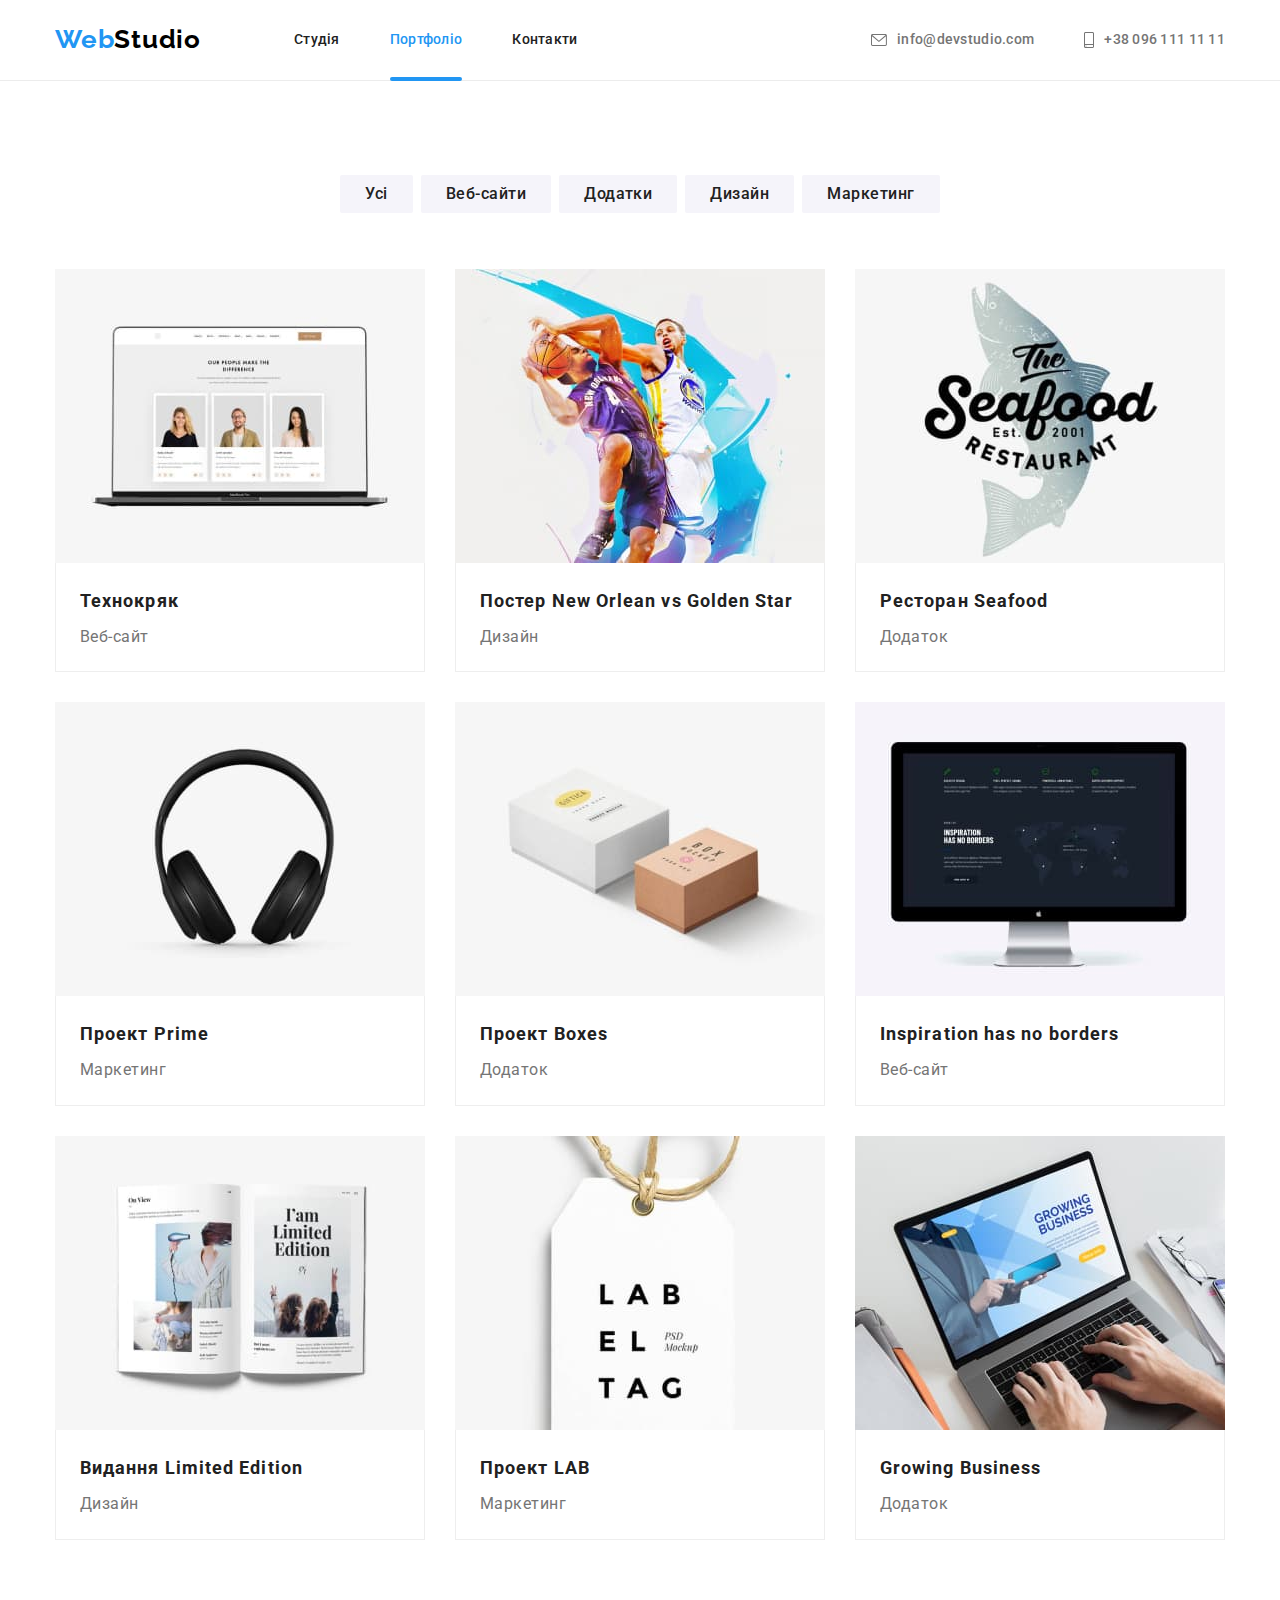
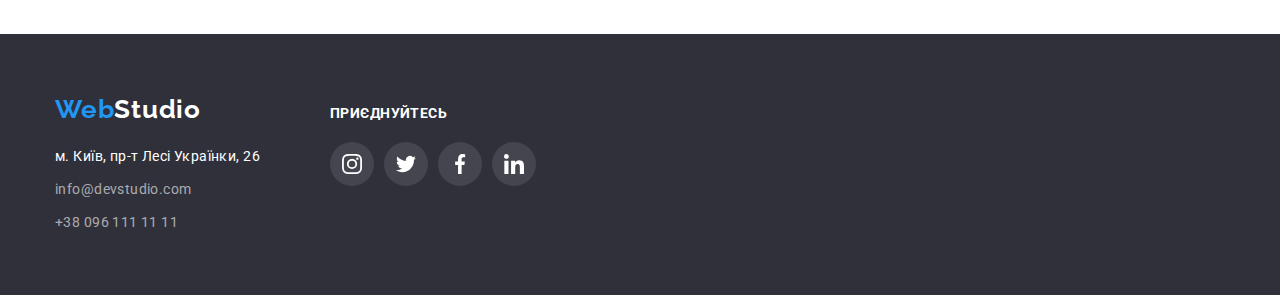
==== portfolio.html @ ea7458da "Added_new" ====
<html lang="uk">
<head>
    <meta charset="UTF-8">
    <meta http-equiv="X-UA-Compatible" content="IE=edge">
    <meta name="viewport" content="width=device-width, initial-scale=1.0">
    <title>Document</title>
    <link rel="preconnect" href="https://fonts.googleapis.com">
    <link rel="preconnect" href="https://fonts.gstatic.com" crossorigin>
    <link href="https://fonts.googleapis.com/css2?family=Raleway:wght@700&family=Roboto:wght@400;500;700;900&display=swap"
        rel="stylesheet">
    <link rel="stylesheet" href="https://cdnjs.cloudflare.com/ajax/libs/modern-normalize/1.1.0/modern-normalize.min.css">
    <link rel="stylesheet" href="./css/styles.css">
</head>
<body class="page">
    <!-- Header -->
    <header class="header">
        <div class="container header-box">
            <nav class="nav-header">
                <a href="index.html" class="logo">Web<span class="logo-header">Studio</span></a>
                <ul class="site-nav">
                    <li><a href="index.html" class="site-nav-link">Студія</a></li>
                    <li><a href="portfolio.html" class="site-nav-link current">Портфоліо</a></li>
                    <li><a href="#footer" class="site-nav-link">Контакти</a></li>
                </ul>
            </nav>
            <ul class="auth-nav">
                <li><a href="mailto:info@devstudio.com" class="auth-nav-link">
                        <svg class="address-icon" width="16" height="12">
                            <use href="./images/icons.svg#icon-mail"></use>
                        </svg>
                        info@devstudio.com</a></li>
                <li><a href="tel:+380961111111" class="auth-nav-link">
                        <svg class="address-icon" width="10" height="16">
                            <use href="./images/icons.svg#icon-smartphone"></use>
                        </svg>
                        +38 096 111 11 11</a></li>
            </ul>
        </div>
    </header>
    <!-- Main -->
    <main>
        <section class="section">
            <h1 class="section-title visually-hidden">Наші проект</h1>
            <div class="container">
                <ul class="filter">
                    <li class="filter-item"><button type="button" class="button-filter">Усі</button></li>
                    <li class="filter-item"><button type="button" class="button-filter">Веб-сайти</button></li>
                    <li class="filter-item"><button type="button" class="button-filter">Додатки</button></li>
                    <li class="filter-item"><button type="button" class="button-filter">Дизайн</button></li>
                    <li class="filter-item"><button type="button" class="button-filter">Маркетинг</button></li>
                </ul>
                <!-- Work list -->
                <ul class="project-list">
                    <li class="project-list-item">
                        <a href="#" class="project-link">
                            <div class="project-card">
                                <img src="./images/techno.jpg" alt="Вебсайт Технокряк" width="370" class="project-photo">
                                <p class="project-card-text">Ресурс пропонує комплексні пропозиції з різним рівнем функціоналу та сервісів. Все це дозволить відвідувачу отримати
                                вичерпні відомості про компанію чи приватну особу.</p>
                            </div>
                            <div class="project-text">
                                <h2 class="project-title">Технокряк</h2>
                                <p class="project-description">Веб-сайт</p>
                            </div>
                        </a>
                    </li>
                    <li class="project-list-item">
                        <a href="#" class="project-link">
                            <div class="project-card">
                                <img src="./images/basket.jpg" alt="New Orlean vs Golden Star" width="370" class="project-photo">
                                <p class="project-card-text">Ресурс пропонує комплексні пропозиції з різним рівнем функціоналу та сервісів. Все це
                                дозволить відвідувачу отримати вичерпні відомості про компанію чи приватну особу.</p>
                            </div>
                            <div class="project-text">
                                <h2 class="project-title">Постер New Orlean vs Golden Star</h2>
                                <p class="project-description">Дизайн</p>
                            </div>
                        </a>  
                    </li>
                    <li class="project-list-item">
                        <a href="#" class="project-link">
                            <div class="project-card">
                                <img src="./images/seafood.jpg" alt="Ресторан Seafood" width="370" class="project-photo">
                                <p class="project-card-text">Ресурс пропонує комплексні пропозиції з різним рівнем функціоналу та сервісів. Все це
                                дозволить відвідувачу отримати вичерпні відомості про компанію чи приватну особу.</p>
                            </div>
                            <div class="project-text">
                                <h2 class="project-title">Ресторан Seafood</h2>
                                <p class="project-description">Додаток</p>
                            </div>
                        </a>
                    </li>
                    <li class="project-list-item">
                        <a href="#" class="project-link">
                            <div class="project-card">
                                <img src="./images/prime.jpg" alt="Навушники Prime" width="370" class="project-photo">
                                <p class="project-card-text">Ресурс пропонує комплексні пропозиції з різним рівнем функціоналу та сервісів. Все це
                                дозволить відвідувачу отримати вичерпні відомості про компанію чи приватну особу.</p>
                            </div>
                            <div class="project-text">
                                <h2 class="project-title">Проект Prime</h2>
                                <p class="project-description">Маркетинг</p>
                            </div>
                        </a>
                    </li>
                    <li class="project-list-item">
                        <a href="#" class="project-link">
                            <div class="project-card">
                                <img src="./images/boxed.jpg" alt="Коробки Boxes" width="370" class="project-photo">
                                <p class="project-card-text">Ресурс пропонує комплексні пропозиції з різним рівнем функціоналу та сервісів. Все це
                                дозволить відвідувачу отримати вичерпні відомості про компанію чи приватну особу.</p>
                            </div>
                            <div class="project-text">
                                <h2 class="project-title">Проект Boxes</h2>
                                <p class="project-description">Додаток</p>
                            </div>
                        </a>
                    </li>
                    <li class="project-list-item">
                        <a href="#" class="project-link">
                            <div class="project-card">
                                <img src="./images/inspiration.jpg" alt="Головна сторінка веб-сайту" width="370" class="project-photo">
                                <p class="project-card-text">Ресурс пропонує комплексні пропозиції з різним рівнем функціоналу та сервісів. Все це
                                дозволить відвідувачу отримати вичерпні відомості про компанію чи приватну особу.</p>
                            </div>
                            <div class="project-text">
                                <h2 class="project-title">Inspiration has no borders</h2>
                                <p class="project-description">Веб-сайт</p>
                            </div>
                        </a>
                    </li>
                    <li class="project-list-item">
                        <a href="#" class="project-link">
                            <div class="project-card">
                                <img src="./images/limited.jpg" alt="Сторінки видання" width="370" class="project-photo">
                                <p class="project-card-text">Ресурс пропонує комплексні пропозиції з різним рівнем функціоналу та сервісів. Все це
                                дозволить відвідувачу отримати вичерпні відомості про компанію чи приватну особу.</p>
                            </div>
                            <div class="project-text">
                                <h2 class="project-title">Видання Limited Edition</h2>
                                <p class="project-description">Дизайн</p>
                            </div>
                        </a>
                    </li>
                    <li class="project-list-item">
                        <a href="#" class="project-link">
                            <div class="project-card">
                                <img src="./images/lab.jpg" alt="Логотип проекту" width="370" class="project-photo">
                                <p class="project-card-text">Ресурс пропонує комплексні пропозиції з різним рівнем функціоналу та сервісів. Все це
                                дозволить відвідувачу отримати вичерпні відомості про компанію чи приватну особу.</p>
                            </div>
                            <div class="project-text">
                                <h2 class="project-title">Проект LAB</h2>
                                <p class="project-description">Маркетинг</p>
                            </div>
                        </a>
                    </li>
                    <li class="project-list-item">
                        <a href="#" class="project-link">
                            <div class="project-card">
                                <img src="./images/growing.jpg" alt="Титульна сторінка веб-сайту" width="370" class="project-photo">
                                <p class="project-card-text">Ресурс пропонує комплексні пропозиції з різним рівнем функціоналу та сервісів. Все це
                                дозволить відвідувачу отримати вичерпні відомості про компанію чи приватну особу.</p>
                            </div>
                            <div class="project-text">
                                <h2 class="project-title">Growing Business</h2>
                                <p class="project-description">Додаток</p>
                            </div>
                        </a>
                    </li>
                </ul>
            </div>
        </section>
    </main>
    <!-- Footer -->
    <footer class="footer">
        <div class="container footer-container">
            <div>
                <a href="/" class="logo foot">Web<span class="logo-footer">Studio</span></a>
                <address>
                    <ul class="foot-link">
                        <li class="foot-link-item"><a href="https://goo.gl/maps/smTfKD6mUD5czjNc8"
                                class="foot-link-address">м. Київ, пр-т Лесі Українки, 26</a></li>
                        <li class="foot-link-item"><a href="mailto:info@devstudio.com"
                                class="foot-link-contacts">info@devstudio.com</a></li>
                        <li class="foot-link-item"><a href="tel:+380961111111" class="foot-link-contacts">+38 096 111 11
                                11</a></li>
                    </ul>
                </address>
            </div>
            <div class="subscription">
                <h2 class="subscription-tittle">Приєднуйтесь</h2>
                <ul class="subscription-list">
                    <li class="subscription-item">
                        <a href="#" class="subscription-link">
                            <svg class="subscription-icon" width="20" height="20">
                                <use href="./images/icons.svg#icon-instagram"></use>
                            </svg>
                        </a>
                    </li>
                    <li class="subscription-item">
                        <a href="#" class="subscription-link">
                            <svg class="subscription-icon" width="20" height="20">
                                <use href="./images/icons.svg#icon-twitter"></use>
                            </svg>
                        </a>
                    </li>
                    <li class="subscription-item">
                        <a href="#" class="subscription-link">
                            <svg class="subscription-icon" width="20" height="20">
                                <use href="./images/icons.svg#icon-facebook"></use>
                            </svg>
                        </a>
                    </li>
                    <li class="subscription-item">
                        <a href="#" class="subscription-link">
                            <svg class="subscription-icon" width="20" height="20">
                                <use href="./images/icons.svg#icon-linkedin"></use>
                            </svg>
                        </a>
                    </li>
                </ul>
            </div>
        </div>
    </footer>
<script src="./js/modal.js"></script>
</body>
</html>
---- css/styles.css ----
:root{
    --color-primary: #757575;
    --color-brand: #2196F3;
    --color-black:#000000;
    --color-inverted:#212121;
    --color-background-primary: #ffffff;
    --color-background-secondary: #2F303A; 
    --color-background-accent: #F5F4FA;
    --color-border-header: #ECECEC;
    --color-fill-icons: #AFB1B8;
}

h1, h2, h3, h4, h5, p{
    margin: 0;
}

.page {
    color: var(--color-primary);
    background-color: var(--color-background-primary) ;
    font-family: Roboto;
}

.container{
    width: 1200px;
    margin: 0 auto;
    padding: 0 15px;
}

.section{
    padding: 94px 0;
}

img{
    display: block;
    max-width: 100%;
    height: auto;
}

    /* Header */
/* Logo */

.header{
    border-bottom: 1px solid var(--color-border-header);
}

.header-box{
    display: flex;
    justify-content: space-between;
}

.nav-header{
    display: flex;
    gap: 93px;
}

.logo{
    font-family: Raleway;
    font-weight: 700;
    font-size: 26px;
    line-height: 1.2;
    letter-spacing: 0.03em;
    text-decoration: none;
    color:var(--color-brand);
    padding: 24px 0;
    display: flex;
}
.logo:hover,
.logo:focus{
    color:var(--color-brand);
}
.logo-header{
    color: var(--color-black);
}


/* site-nav */
.site-nav{
    list-style: none;
    display: flex;
    padding: 0;
    margin: 0;
    gap: 50px;
} 
.site-nav-link {
    color: var(--color-inverted);
    font-weight: 500;
    font-size: 14px;
    line-height: 1.14;
    letter-spacing: 0.02em;
    text-decoration: none;
    padding: 32px 0;
    display: flex;
    position: relative;
    transition: color 250ms cubic-bezier(0.4, 0, 0.2, 1);
    }


.site-nav-link:hover,
.site-nav-link:focus {
    color: var(--color-brand);
}
.site-nav-link.current{
    color: var(--color-brand)
}

.site-nav-link.current::after {
    content: "";
    position: absolute;
    background-color: var(--color-brand);
    border-radius: 2px;
    bottom: -1px;
    left: 0;
    width: 100%;
    height: 4px;
}

/* Auth-nav */
.auth-nav{
    list-style: none;
    display: flex;
    padding: 0;
    margin: 0;
    gap: 50px;
}
.auth-nav-link{
    color: var(--color-primary);
    font-weight: 500;
    font-size: 14px;
    line-height: 1.14;
    letter-spacing: 0.02em;
    text-decoration: none;
    padding: 32px 0;
    display: flex;
    align-items: center;
    transition: color 250ms cubic-bezier(0.4, 0, 0.2, 1);
}
.auth-nav-link:hover,
.auth-nav-link:focus{
    color: var(--color-brand);
}

.address-icon {
    margin-right: 10px;
    fill: var(--color-primary);
    transition: fill 250ms cubic-bezier(0.4, 0, 0.2, 1);
}

.auth-nav-link:hover .address-icon,
.auth-nav-link:focus .address-icon {
    fill: var(--color-brand);
}



/* Main */
/* Hero */
.hero{
    padding: 200px 0;
    max-width: 1600px;
    background-image: linear-gradient(rgba(47, 48, 58, 0.4), rgba(47, 48, 58, 0.4)), url(../images/main-photo.png);
    background-repeat: no-repeat;
    background-position: center;
    background-size: cover;
    margin: 0 auto;
}
.hero-title{
    color: var(--color-background-primary);
    font-weight: 900;
    font-size: 44px;
    line-height: 1.36;
    letter-spacing: 0.06em;
    text-transform: uppercase;
    text-align: center;
    margin-bottom: 30px;
}
.button{
    display: block;
    margin: 0 auto;
    border: none;
    padding: 10px 32px;
    border-radius: 2px;

    color: var(--color-background-primary);
    background-color: var(--color-brand);
    cursor: pointer;
    
    font-weight: 700;
    font-size: 16px;
    line-height: 1.9;
    letter-spacing: 0.06em;
}

.backdrop {
    position: fixed;
    background-color: rgba(0, 0, 0, 0.1);
    top: 0;
    left: 0;
    width: 100%;
    height: 100%;
    opacity: 1;
    z-index: 1;
    transition: opacity 250ms cubic-bezier(0.4, 0, 0.2, 1), 
    visibility 250ms cubic-bezier(0.4, 0, 0.2, 1);
}

.backdrop.is-hidden {
    opacity: 0;
    visibility: hidden;
    pointer-events: none;
}

.backdrop.is-hidden .modal-window {
    transform: translate(-50%, -50%) scale(0.4);
}

.modal-window {
    position: absolute;
    top: 50%;
    left: 50%;
    width: 528px;
    height: 581px;
    background-color: var(--color-background-primary);
    box-shadow: 0px 1px 3px rgba(0, 0, 0, 0.12), 0px 1px 1px rgba(0, 0, 0, 0.14), 0px 2px 1px rgba(0, 0, 0, 0.2);
    border-radius: 4px;
    transform: translate(-50%, -50%);
    transition: transform 250ms cubic-bezier(0.4, 0, 0.2, 1);
}

.modal-button{
    position: absolute;
    top: 8px;
    right: 8px;
    width: 30px;
    height: 30px;
    padding: 0;
    margin: 0;
    display: flex;
    align-items: center;
    justify-content: center;
    cursor: pointer;
    border-radius: 50%;
    background: var(--color-background-primary);
    border: 1px solid rgba(0, 0, 0, 0.1);
}

.close-icon{
    width: 17px;
    height: 17px;

}

/* Main Other */
.section-title{
    color: var(--color-inverted);
    font-weight: 700;
    font-size: 36px;
    line-height: 1.16;
    letter-spacing: 0.03em;
    margin-bottom: 50px;
    text-align: center;
}



.visually-hidden{
    position: absolute;
    white-space: nowrap;
    width: 1px;
    height: 1px;
    overflow: hidden;
    border: 0;
    padding: 0;
    clip: rect(0 0 0 0);
    clip-path: inset(50%);
    margin: -1px;
}

/* Features */

.features-list{
    list-style: none;
    display: flex;
    gap: 30px;
    margin: 0;
    padding: 0;
}

.features-item {
    width: 270px;
}



.features{
    color: var(--color-inverted);
    font-weight: 700;
    font-size: 14px;
    line-height: 1.14;
    text-transform: uppercase;
    letter-spacing: 0.03em;
    margin-bottom: 10px;
}
.description-features{
    color: var(--color-primary);
    font-size: 14px;
    line-height: 1.71;
    letter-spacing: 0.03em;
}

.features-image {
    display: flex;
    width: 270px;
    height: 120px;
    border-radius: 4px;
    background-color: var(--color-background-accent);
    align-items: center;
    justify-content: center;
    margin-bottom: 30px;
}
/* Work Type */

.work-type{
    padding-top: 0;
}

.work-type-list{
    list-style: none;
    display: flex;
    gap: 30px;
    padding: 0;
    margin: 0;
}

.work-thumb{
    display: flex;
    position: relative;
    flex-basis: calc((100%-60px) / 3);
    padding: 0;
    margin: 0;
}

.work-overlay{
    display: flex;
    justify-content: center;
    align-items: center;
    position: absolute;
    content: "";
    right: 0;
    bottom: 0;
    width: 100%;
    height: 70px;
    background-color: rgba(47, 48, 58, 0.8);
}

.work-description{
    font-weight: 700;
    font-size: 14px;
    line-height: 1.14;
    text-align: center;
    letter-spacing: 0.03em;
    text-transform: uppercase;
    color: var(--color-background-primary);
}

/*Team units*/

.section-team {
    background-color: var(--color-background-accent);
}

.team-units-list{
    list-style: none;
    display: flex;
    gap: 30px;
    text-align: center;
    margin: 0;
    padding: 0;
}

.team{
    background-color: var(--color-background-primary);
    flex-basis: calc((100%-90px) / 4);
    border-radius: 0 0 4px 4px;
}

.team-text{
    padding: 30px 0;
}


.name{
    color: var(--color-inverted);
    font-weight: 500;
    font-size: 16px;
    line-height: 1.19;
    letter-spacing: 0.03em;
    margin-bottom: 10px;
}

.team-position{
    color: var(--color-primary);
    font-size: 16px;
    line-height: 1.17;    
    letter-spacing: 0.03em;
    text-align: center;
}

.team-social-list {
    display: flex;
    justify-content: center;
    list-style: none;
    margin-top: 16px;
    padding-left: 0;
    gap: 10px;
}

.team-social-item{
    width: 44px;
    height: 44px;
}

.team-social-link {
    width: 100%;
    height: 100%;
    display: flex;
    align-items: center;
    justify-content: center;
    border-radius: 50%;
    background-color: var(--color-background-primary);
    transition: background-color 250ms cubic-bezier(0.4, 0, 0.2, 1);
}

.team-social-link:hover,
.team-social-link:focus {
    background-color: var(--color-brand);
    
}

.team-social-icon {
    fill: var(--color-fill-icons);
    transition: fill 250ms cubic-bezier(0.4, 0, 0.2, 1);
}

.team-social-link:hover .team-social-icon,
.team-social-link:focus .team-social-icon {
    fill: var(--color-background-primary);
}


/* Clients */

.clients-list{
    margin: 0;
    display: flex;
    align-items: center;
    list-style: none;
    padding-left: 0;
    gap: 30px;
    
}

.clients-logo{
    height: 92px;
    width: calc((100%-150px) / 6);
}

.clients-link {
    display: flex;
    width: 100%;
    height: 100%;
    align-items: center;
    justify-content: center;
    border: 1px solid var(--color-fill-icons);
    border-radius: 4px;
    box-sizing: border-box;
}

.clients-icon {
    fill: var(--color-fill-icons);
    transition: fill 250ms cubic-bezier(0.4, 0, 0.2, 1);
}

.clients-link:hover,
.clients-link:focus {
    background-color: var(--color-background-primary);
    border-color: var(--color-brand);
}

.clients-link:hover .clients-icon,
.clients-link:focus .clients-icon {
    fill: var(--color-brand);
}



/* Footer */

.foot{
    padding: 0;
    margin-bottom: 20px;
}

.logo-footer {
    color: var(--color-background-primary);
}


.footer{
    background-color: var(--color-background-secondary);
    padding: 60px 0;
}

.footer-container{
    display: flex;
    align-items: baseline;
}

.foot-link{
    list-style: none;
    margin: 0;
    padding: 0;
}

.foot-link-item:not(:last-child) {
    margin-bottom: 9px;
}

.foot-link-address{
    color: var(--color-background-primary);
    font-size: 14px;
    line-height: 1.71;
    letter-spacing: 0.03em;
    text-decoration: none;
    font-style: normal;
    padding: 0;
    transition: color 250ms cubic-bezier(0.4, 0, 0.2, 1);
}
.foot-link-address:hover,
.foot-link-address:focus {
    color: var(--color-brand);
}
.foot-link-contacts{
    color: rgba(255, 255, 255, 0.6);
    font-size: 14px;
    line-height: 1.71;
    letter-spacing: 0.03em;
    text-decoration: none;
    font-style: normal;
    transition: color 250ms cubic-bezier(0.4, 0, 0.2, 1);
}

.foot-link-contacts:hover,
.foot-link-contacts:focus {
    color: var(--color-brand);
}

/* Subscription */

.subscription-tittle {
    margin-bottom: 20px;
    font-weight: 700;
    font-size: 14px;
    line-height: 1.14;
    letter-spacing: 0.03em;
    text-transform: uppercase;
    color: var(--color-background-primary);
}

.subscription-list {
    display: flex;
    list-style: none;
    padding-left: 0;
    gap: 10px;
    margin: 0;
}

.subscription {
    margin-left: 70px;
}

.subscription-item{
    width: 44px;
    height: 44px;
}

.subscription-link {
    display: flex;
    align-items: center;
    justify-content: center;
    width: 100%;
    height: 100%;
    border-radius: 50%;
    background: rgba(255, 255, 255, 0.1);
    transition: background-color 250ms cubic-bezier(0.4, 0, 0.2, 1);
}

.subscription-icon {
    fill: var(--color-background-primary);
}

.subscription-link:hover,
.subscription-link:focus {
    background-color: var(--color-brand);
}




/* Portfolio */
/* Filter */
.filter{
    list-style: none;
    display: flex;
    justify-content: center;
    gap: 8px;
    border-radius: 4px;
    padding: 0;
    margin: 0;
    margin-bottom: 56px;
    
}

.filter-item{
    display: flex;
}


.button-filter{
    color: var(--color-inverted);
    background-color: var(--color-background-accent);
    font-weight: 500;
    font-size: 16px;
    line-height: 1.6;
    letter-spacing: 0.03em;
    border: none;
    cursor: pointer;
    border-radius: 2px;
    padding: 6px 25px;
    transition: background-color 250ms cubic-bezier(0.4, 0, 0.2, 1), 
    color 250ms cubic-bezier(0.4, 0, 0.2, 1), 
    box-shadow 250ms cubic-bezier(0.4, 0, 0.2, 1);
}

.button-filter:hover,
.button-filter:focus{
    background-color: var(--color-brand);
    color: var(--color-background-primary);
    box-shadow: 0px 3px 1px rgba(0, 0, 0, 0.1), 0px 1px 2px rgba(0, 0, 0, 0.08), 0px 2px 2px rgba(0, 0, 0, 0.12);
}

/* Project list */

.project-list{
    list-style: none;
    display: flex;
    flex-wrap: wrap;
    gap: 30px;
    padding: 0;
    margin: 0;
}

.project-list-item{
    flex-basis: calc((100%-60px) / 3);
    max-width: 370px;
}

.project-link {
    display: block;
    text-decoration: none;
    transition: box-shadow 250ms cubic-bezier(0.4, 0, 0.2, 1)
}

.project-card{
    position: relative;
    overflow: hidden;
}

.project-card-text{
    position: absolute;
    top: 0;
    right: 0;
    margin: 0;
    padding: 63px 24px;
    background-color: rgba(33, 150, 243, 0.9);
    opacity: 0;
    
    font-weight: 400;
    font-size: 18px;
    line-height: 1.56;
    letter-spacing: 0.03em;
    color: var(--color-background-primary);
    
    transform: translateY(100%);
    transition: transform 250ms cubic-bezier(0.4, 0, 0.2, 1), opacity 250ms cubic-bezier(0.4, 0, 0.2, 1);
}

.project-link:hover,
.project-link:focus{
    box-shadow: 0px 1px 1px rgba(0, 0, 0, 0.12), 0px 4px 4px rgba(0, 0, 0, 0.06), 1px 4px 6px rgba(0, 0, 0, 0.16);
}

.project-link:hover .project-card-text,
.project-link:focus .project-card-text{
    transform: translateY(0%);
    opacity: 1;
}
.project-text{
    padding: 20px 24px;
    border-left: 1px solid #EEEEEE;
    border-right: 1px solid #EEEEEE;
    border-bottom: 1px solid #EEEEEE;
}

.project-title{
    color: var(--color-inverted);
    font-weight: 700;
    font-size: 18px;
    line-height: 2;
    letter-spacing: 0.06em;
    margin-bottom: 4px;
}

.project-description{
    color: var(--color-primary);
    font-size: 16px;
    line-height: 1.8;
    letter-spacing: 0.03em;
}



/* колір основного тексту #757575 /*
/* чорний #212121, Студія #000000/*
/* білий background: #FFFFFF /*
/* синій background: #2196F3 /*
/* фон мейн #2F303A /*
/* фон боди #F5F5F5 /*
/* фон команди #F5F4FA /*
/* footer #2F303A /*
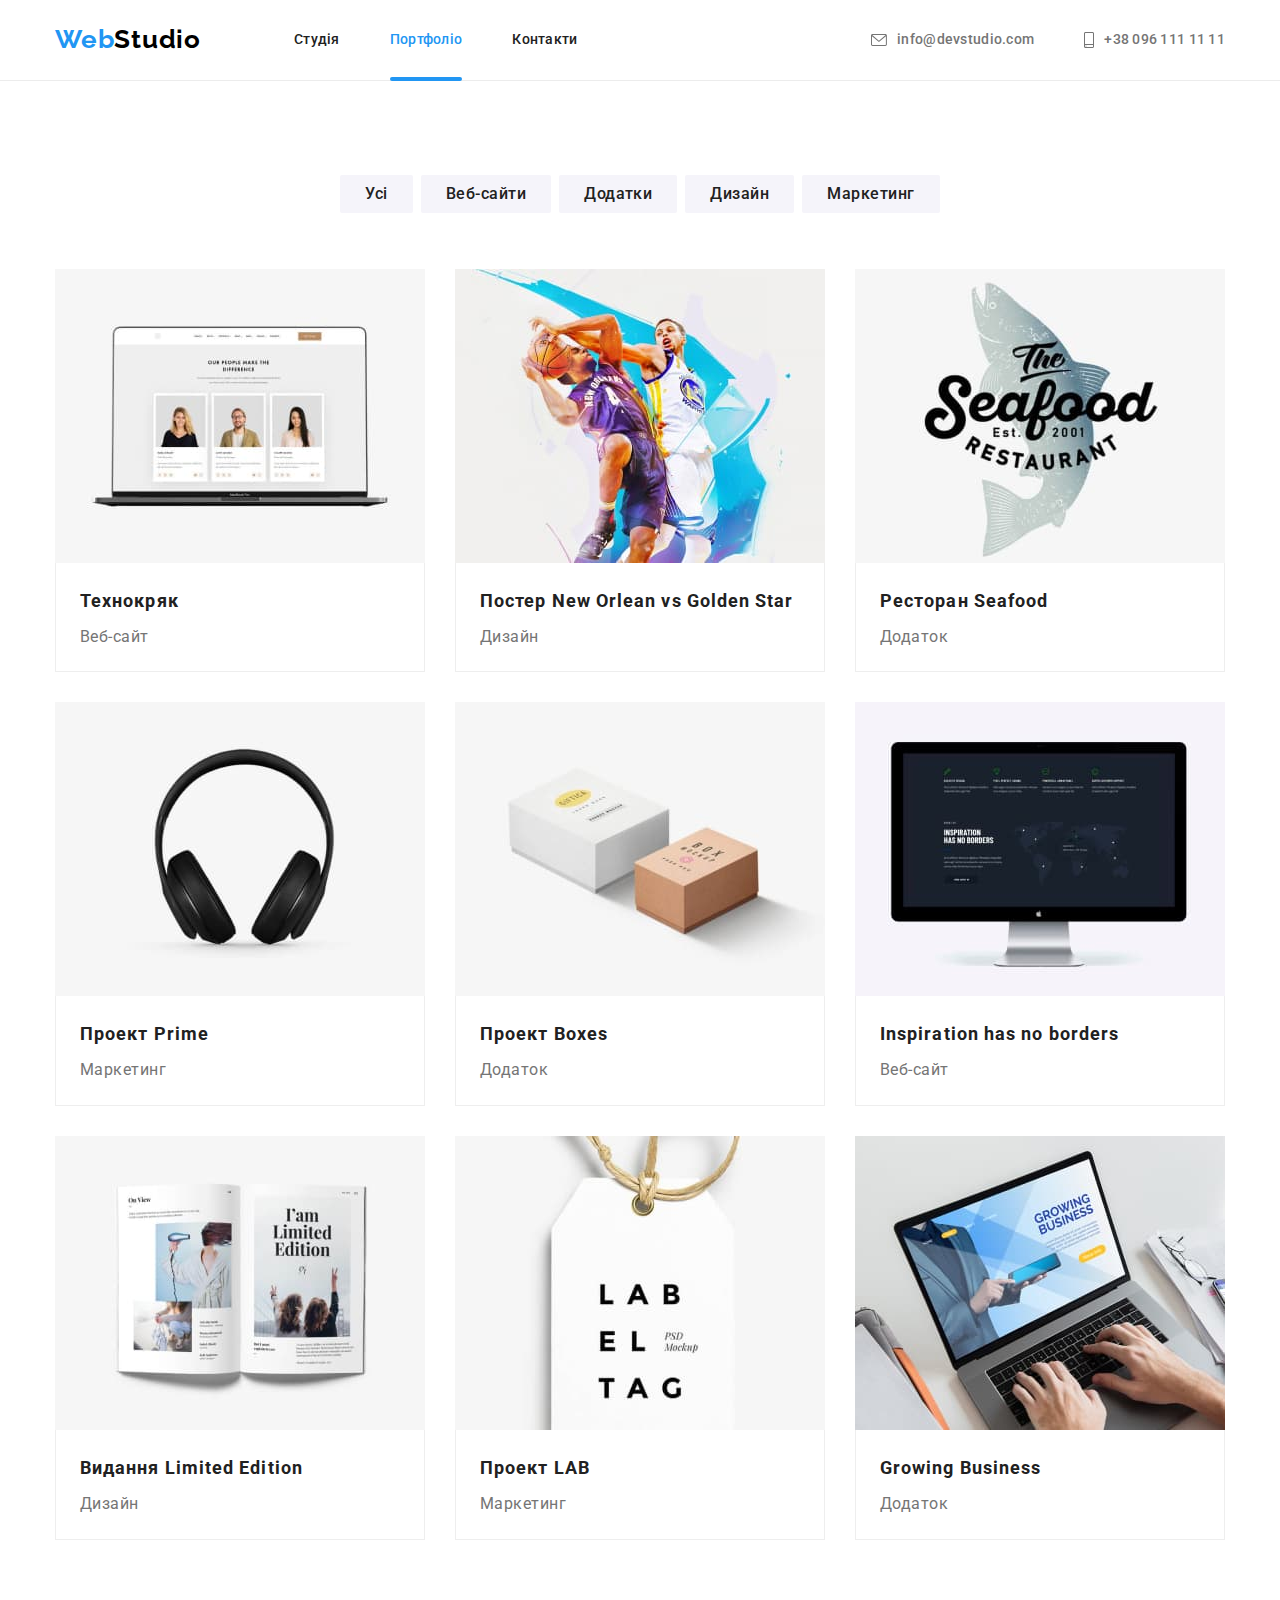
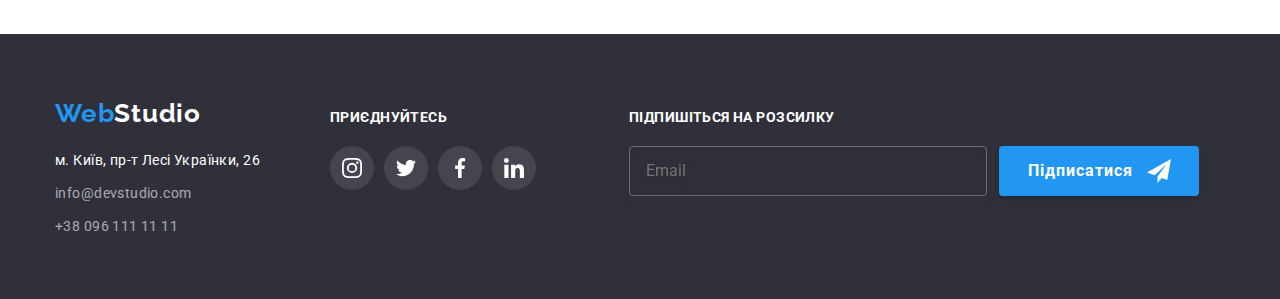
==== commit 015637b7: "fin" ====
--- a/portfolio.html
+++ b/portfolio.html
@@ -189,7 +189,7 @@
                 </address>
             </div>
             <div class="subscription">
-                <h2 class="subscription-tittle">Приєднуйтесь</h2>
+                <h2 class="subscription-title">Приєднуйтесь</h2>
                 <ul class="subscription-list">
                     <li class="subscription-item">
                         <a href="#" class="subscription-link">
@@ -220,6 +220,22 @@
                         </a>
                     </li>
                 </ul>
+            </div>
+            <div class="list-mail">
+                <form name="signup_form" novalidate></form>
+                    <h2 class="subscription-title">Підпишіться на розсилку</h2>
+                    <div class="mail-wrap">
+                        <label class="mailing-list" for="email"></label>
+                        <input class="mailing-input" type="email" name="email" placeholder="Email" />
+                        <button type="submit" class="button mailing-btn">Підписатися
+                            <span class="mailing-icon">
+                                <svg class="send-icon" width="24" height="24">
+                                    <use href="./images/icons.svg#icon-send"></use>
+                                </svg>
+                             </span>
+                        </button>
+                    </div>
+                </form>
             </div>
         </div>
     </footer>
--- a/css/styles.css
+++ b/css/styles.css
@@ -191,6 +191,7 @@
 }
 
 .backdrop {
+    padding: 0;
     position: fixed;
     background-color: rgba(0, 0, 0, 0.1);
     top: 0;
@@ -214,6 +215,8 @@
 }
 
 .modal-window {
+    padding: 0;
+    margin: 0;
     position: absolute;
     top: 50%;
     left: 50%;
@@ -232,8 +235,6 @@
     right: 8px;
     width: 30px;
     height: 30px;
-    padding: 0;
-    margin: 0;
     display: flex;
     align-items: center;
     justify-content: center;
@@ -243,11 +244,187 @@
     border: 1px solid rgba(0, 0, 0, 0.1);
 }
 
+.modal{
+    padding: 40px 40px;
+}
+
+.form-label,
+.form-policy {
+    display: block;
+    margin-bottom: 10px;
+}
+
+.form-comment{
+    display: block;
+    margin-bottom: 20px;
+}
+
+.form-title{
+    font-weight: 700;
+    font-size: 20px;
+    line-height: 1.15;
+    text-align: center;
+    letter-spacing: 0.03em;
+    color: var(--color-inverted);
+
+    display: block;
+    margin-bottom: 12px;
+}
+
+
+.form-label{
+    width: 448px;
+    height: 58px;
+}
+
+.input-text{
+    font-size: 12px;
+    line-height: 1.16;
+    letter-spacing: 0.01em;    
+    color: var(--color-primary);
+    
+    display: block;
+    margin-bottom: 4px;
+}
+
+.form-input {
+    width: 100%;
+    height: 40px;
+    border: 1px solid rgba(33, 33, 33, 0.2);
+    border-radius: 4px;
+    background-color: transparent;
+    outline: none;
+    padding: 0;
+    transition: border 250ms cubic-bezier(0.4, 0, 0.2, 1);
+
+    display: block;
+}
+
+.form-icon {
+    position: relative;
+    bottom: 18px;
+    left: 12px;
+    transform: translateY(-50%);
+    fill: var(--color-inverted);
+    transition: fill 250ms cubic-bezier(0.4, 0, 0.2, 1);
+}
+
+.form-input:focus,
+.form-input:hover{
+    border-color: var(--color-brand);
+}
+
+.form-label:hover .form-icon,
+.form-label:focus .form-icon {
+    fill: var(--color-brand);
+}
+
+.area-comment{
+    height: 120px;
+    width: 100%;
+    border: 1px solid rgba(33, 33, 33, 0.2);
+    outline: none;
+    resize: none;
+    transition: border 250ms cubic-bezier(0.4, 0, 0.2, 1)
+}
+
+.btn-frm{
+    display: block;
+    width: 200px;
+    background: #188CE8;
+    box-shadow: 0px 4px 4px rgba(0, 0, 0, 0.15);
+    border-radius: 4px;
+    border: none;
+    padding: 10px 55px;
+    
+
+    font-weight: 700;
+    font-size: 16px;
+    line-height: 1.88;
+    
+    align-items: center;
+    text-align: center;
+    letter-spacing: 0.06em;
+    
+    color: var(--color-background-primary);
+    
+    margin-left: auto;
+    margin-right: auto;
+}
+
+.form-policy{
+    position: relative;
+    display: flex;
+    align-items: center;
+    justify-content: center;
+    margin-bottom: 30px;
+}
+
+.policy-icon {
+    position: absolute;
+    left: 12px;
+
+    width: 16px;
+    height: 15px;
+    display: flex;
+    align-items: center;
+    justify-content: left;
+
+    border: 2px solid #212121;
+    border-radius: 2px;
+    background-color: transparent;
+    transition: border 250ms cubic-bezier(0.4, 0, 0.2, 1), background-color cubic-bezier(0.4, 0, 0.2, 1);
+}
+
+.policy-checked {
+    fill: var(--color-background-primary);
+    opacity: 0;
+    transition: opacity 250ms cubic-bezier(0.4, 0, 0.2, 1);
+}
+
+.checkbox:checked+.policy-icon {
+    background-color: var(--color-brand);
+    border: 2px solid var(--color-brand);
+}
+
+.checkbox:focus+.policy-icon {
+    border-color: var(--color-brand);
+}
+
+.checkbox:checked+.policy-icon .policy-checked {
+    opacity: 1;
+}
+
+.policy-text {
+    font-size: 14px;
+    line-height: 1.71;
+    letter-spacing: 0.03em;
+
+    color: var(--color-primary);
+    margin-left: 8px;
+}
+
+.policy-accent-text {
+    font-size: 14px;
+    line-height: 1.71;
+    letter-spacing: 0.03em;
+    text-decoration-line: underline;
+    color: var(--color-brand)
+}
+
+
 .close-icon{
-    width: 17px;
-    height: 17px;
-
-}
+    width: 11px;
+    height: 11px;
+    fill: var(--color-fill-icons);
+    transition: fill 250ms cubic-bezier(0.4, 0, 0.2, 1);
+}
+
+.modal-button:hover .close-icon,
+.modal-buttton:focus .close-icon {
+    fill: var(--color-brand);
+}
+
 
 /* Main Other */
 .section-title{
@@ -556,14 +733,19 @@
 
 /* Subscription */
 
-.subscription-tittle {
-    margin-bottom: 20px;
+.subscription{
+    padding-left: 70px;
+}
+
+.subscription-title {
     font-weight: 700;
     font-size: 14px;
     line-height: 1.14;
     letter-spacing: 0.03em;
     text-transform: uppercase;
+
     color: var(--color-background-primary);
+    margin-bottom: 20px;
 }
 
 .subscription-list {
@@ -572,10 +754,6 @@
     padding-left: 0;
     gap: 10px;
     margin: 0;
-}
-
-.subscription {
-    margin-left: 70px;
 }
 
 .subscription-item{
@@ -603,8 +781,58 @@
     background-color: var(--color-brand);
 }
 
-
-
+/* Mail */
+
+.list-mail {
+    margin-left: 93px;
+    display: block;
+    position: relative;
+    padding: 0;
+}
+
+.mail-wrap{
+   display: flex;
+}
+
+.mailing-input{
+    display: block;
+    width: 358px;
+    background-color: transparent;
+    padding: 15px 16px;
+    border: 1px solid rgba(255, 255, 255, 0.3);
+    filter: drop-shadow(0px 4px 4px rgba(0, 0, 0, 0.15));
+    border-radius: 4px;
+    color: var(--color-background-primary);
+}
+
+.mailing-btn {
+    position: relative;
+    font-weight: 700;
+    font-size: 16px;
+    line-height: 1.88;
+    padding: 10px 29px;
+    width: 200px;
+    margin-left: 12px;
+
+    display: flex;
+    align-items: center;
+    text-align: center;
+    letter-spacing: 0.06em;
+
+    box-shadow: 0px 4px 4px rgba(0, 0, 0, 0.15);
+    border-radius: 4px;
+    border: none;
+}
+
+.mailing-icon {
+    position: absolute;
+    top: 13px;
+    right: 28px;
+}
+
+.icon-send {
+    fill: var(--color-background-primary);
+}
 
 /* Portfolio */
 /* Filter */
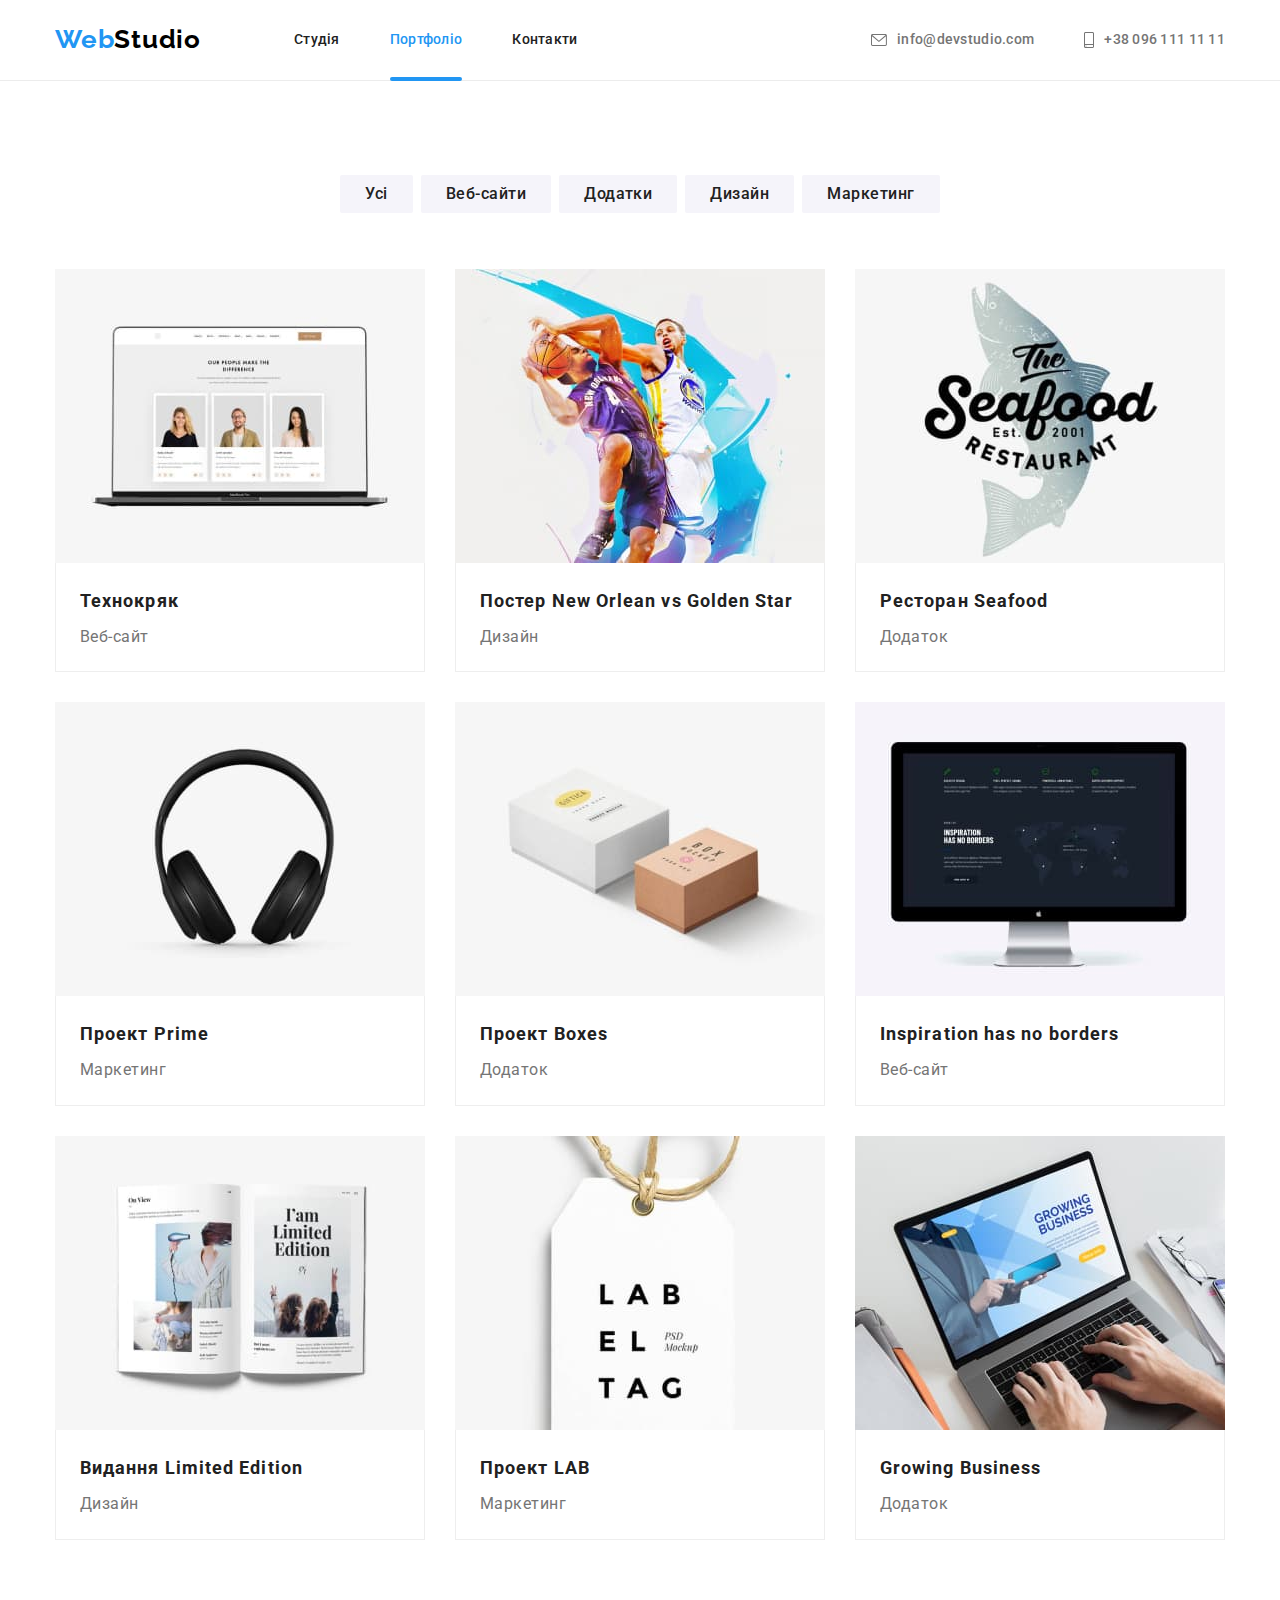
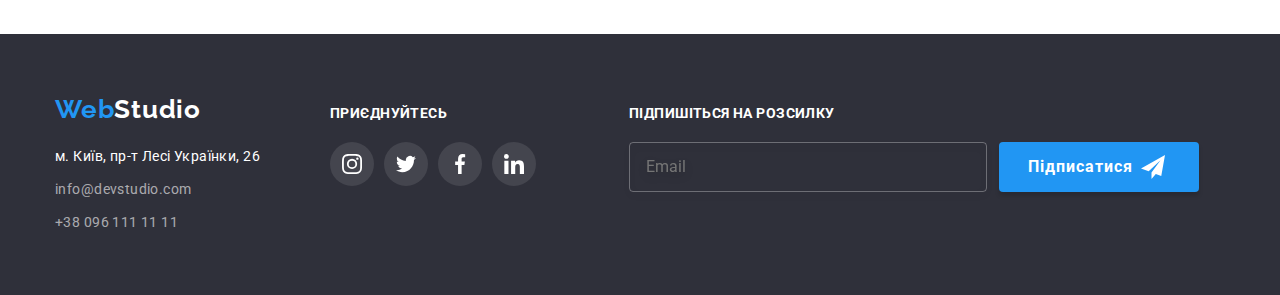
==== commit 6af4849a: "edited" ====
--- a/portfolio.html
+++ b/portfolio.html
@@ -175,7 +175,7 @@
     <!-- Footer -->
     <footer class="footer">
         <div class="container footer-container">
-            <div>
+            <div class="contacts">
                 <a href="/" class="logo foot">Web<span class="logo-footer">Studio</span></a>
                 <address>
                     <ul class="foot-link">
@@ -222,19 +222,15 @@
                 </ul>
             </div>
             <div class="list-mail">
-                <form name="signup_form" novalidate></form>
-                    <h2 class="subscription-title">Підпишіться на розсилку</h2>
-                    <div class="mail-wrap">
-                        <label class="mailing-list" for="email"></label>
-                        <input class="mailing-input" type="email" name="email" placeholder="Email" />
-                        <button type="submit" class="button mailing-btn">Підписатися
-                            <span class="mailing-icon">
-                                <svg class="send-icon" width="24" height="24">
-                                    <use href="./images/icons.svg#icon-send"></use>
-                                </svg>
-                             </span>
-                        </button>
-                    </div>
+                <p class="subscription-title">Підпишіться на розсилку</p>
+                <form class="mail-wrap">
+                    <label class="mailing-list" for="email"></label>
+                    <input class="mailing-input" type="email" name="email" placeholder="Email" />
+                    <button type="submit" class="button mailing-btn">Підписатися
+                        <svg class="send-icon" width="24" height="24">
+                            <use href="./images/icons.svg#icon-send"></use>
+                        </svg>
+                    </button>
                 </form>
             </div>
         </div>
--- a/css/styles.css
+++ b/css/styles.css
@@ -257,6 +257,15 @@
 .form-comment{
     display: block;
     margin-bottom: 20px;
+    font-size: 12px;
+    line-height: 1.12;
+    letter-spacing: 0.01em;
+}
+
+.area-comment{
+    font-size: 12px;
+    line-height: 1.12;
+    letter-spacing: 0.01em;
 }
 
 .form-title{
@@ -298,11 +307,12 @@
     transition: border 250ms cubic-bezier(0.4, 0, 0.2, 1);
 
     display: block;
+    padding-left: 42px;
 }
 
 .form-icon {
     position: relative;
-    bottom: 18px;
+    bottom: 19px;
     left: 12px;
     transform: translateY(-50%);
     fill: var(--color-inverted);
@@ -310,7 +320,10 @@
 }
 
 .form-input:focus,
-.form-input:hover{
+.form-input:hover,
+.area-comment:focus,
+.area-comment:hover
+{
     border-color: var(--color-brand);
 }
 
@@ -320,12 +333,15 @@
 }
 
 .area-comment{
+    display: block;
     height: 120px;
     width: 100%;
     border: 1px solid rgba(33, 33, 33, 0.2);
+    border-radius: 4px;
     outline: none;
     resize: none;
-    transition: border 250ms cubic-bezier(0.4, 0, 0.2, 1)
+    transition: border 250ms cubic-bezier(0.4, 0, 0.2, 1);
+    padding: 12px 16px;
 }
 
 .btn-frm{
@@ -404,7 +420,7 @@
     margin-left: 8px;
 }
 
-.policy-accent-text {
+.policy-text-link {
     font-size: 14px;
     line-height: 1.71;
     letter-spacing: 0.03em;
@@ -414,9 +430,9 @@
 
 
 .close-icon{
-    width: 11px;
-    height: 11px;
-    fill: var(--color-fill-icons);
+    width: 17px;
+    height: 17px;
+    fill: var(--color-black);
     transition: fill 250ms cubic-bezier(0.4, 0, 0.2, 1);
 }
 
@@ -690,6 +706,7 @@
 .footer-container{
     display: flex;
     align-items: baseline;
+    flex-grow: 1;
 }
 
 .foot-link{
@@ -734,7 +751,7 @@
 /* Subscription */
 
 .subscription{
-    padding-left: 70px;
+    margin-left: 70px;
 }
 
 .subscription-title {
@@ -830,8 +847,9 @@
     right: 28px;
 }
 
-.icon-send {
+.send-icon {
     fill: var(--color-background-primary);
+    margin-left: 8px;
 }
 
 /* Portfolio */
